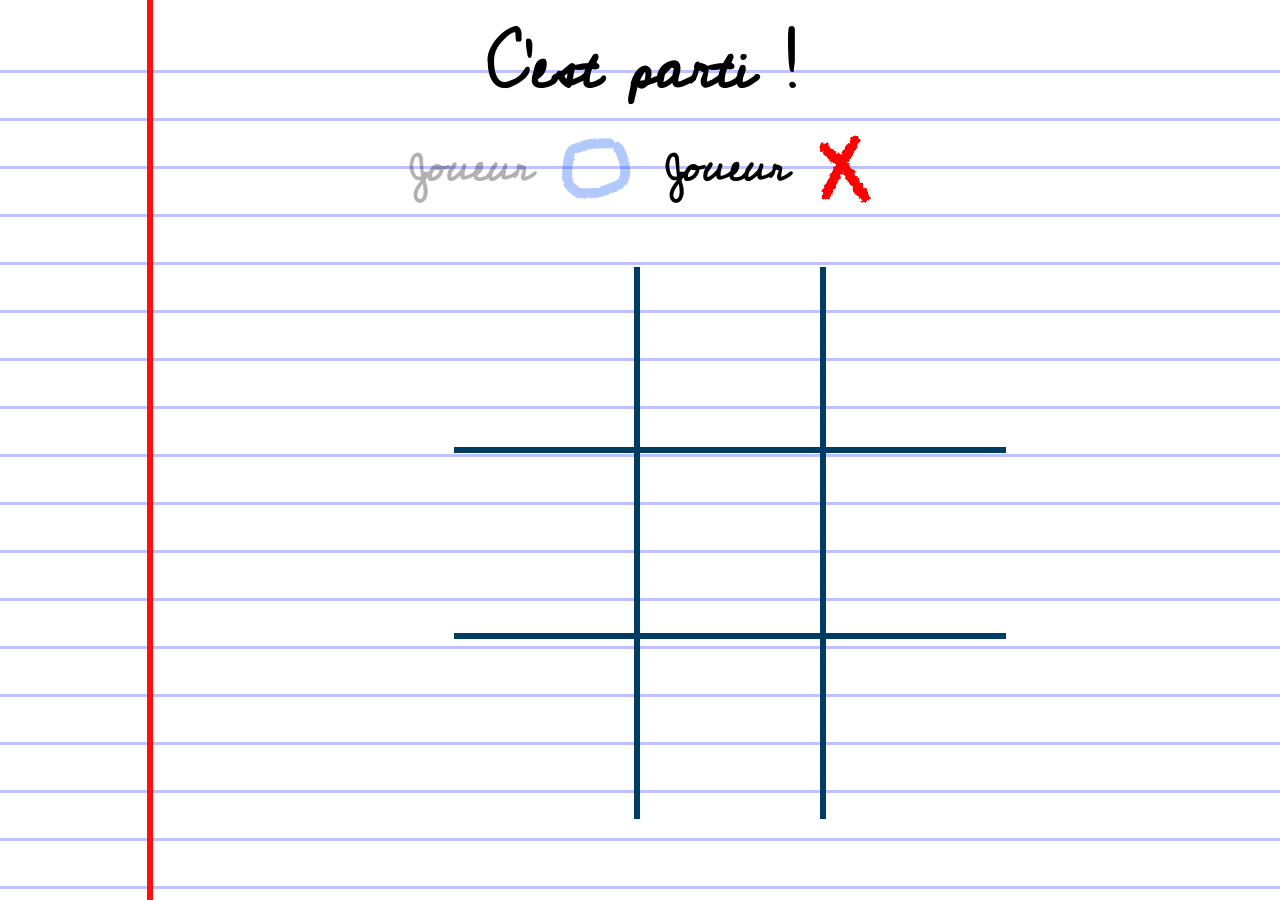
==== public_html/web/tic-tac-toe/index.html @ 1e3c62bc "update" ====
<!doctype html>
<html>

<head>
    <title>Le Morpion</title>
    <link rel="stylesheet" href="style.css">
    <link rel="preconnect" href="https://fonts.googleapis.com">
    <link rel="preconnect" href="https://fonts.gstatic.com" crossorigin>
    <link href="https://fonts.googleapis.com/css2?family=Cedarville+Cursive&display=swap" rel="stylesheet">
</head>

<body>
    
        <header>
            <h1>C'est parti !</h1>
        </header>
        <section class="player-wrapper">
            <div class="player">
                <h2>Joueur</h2>
                <img src="assets/rond.svg" alt="rond">
            </div>
            <div class="player visible">
                <h2>Joueur</h2>
                <img src="assets/croix.svg" alt="croix">
            </div>
        </section>
        <section class="grille-wrapper">
            <article id="grille">
                <div class="case right bottom"><canvas class="case-canvas"></canvas></div>
                <div class="case left right bottom"><canvas class="case-canvas"></canvas></div>
                <div class="case left bottom"><canvas class="case-canvas"></canvas></div>
                <div class="case right top bottom"><canvas class="case-canvas"></canvas></div>
                <div class="case middle"><canvas class="case-canvas"></canvas></div>
                <div class="case left top bottom"><canvas class="case-canvas"></canvas></div>
                <div class="case right top"><canvas class="case-canvas"></canvas></div>
                <div class="case left right top"><canvas class="case-canvas"></canvas></div>
                <div class="case left top"><canvas class="case-canvas"></canvas></div>
            </article>
            <canvas id="ligne-victoire" class="svg-ligne"></canvas>
        </section>
        <!-- <div id="ecran-fin" class="ecran-fin">
            <p id="message"></p>
            <button id="replay">Rejouer</button>
        </div> -->
    <script src="canvas-symbols.js"></script>
    <script src="app.js"></script>
</body>

</html>
---- public_html/web/tic-tac-toe/style.css ----
#grille {
    width: calc(40vmin + 12px);
    height: calc(40vmin + 12px);
    display: grid;
    grid-template-columns: 1fr 1fr 1fr;
}

#grille .case {
    display: grid;
    place-items: center;
    height: 20vmin;
    width: 20vmin;
}

#grille .case-canvas {
    width: 100%;
    height: 100%;
    display: block;
    pointer-events: none;
}

#grille .case:hover {
    background-image: url('assets/croix.svg');
    background-repeat: no-repeat;
    background-position: center;
    opacity: 0.3;
}

#grille .middle {
    border: solid #013D63;
}

#grille .left {
    border-left: solid #013D63;
}

#grille .bottom {
    border-bottom: solid #013D63;
}

#grille .right {
    border-right: solid #013D63;
}

#grille .top {
    border-top: solid #013D63;
}

nav {
    margin-top: 1em;
}

body {
    justify-content: center;
    align-items: center;
    background-image: url('assets/fond.svg');
    overflow: hidden;
}

#message {
    font-size: 1.2em;
    text-align: center;
    min-height: 1.5em;
}

h1 {
    margin: 0;
    font-family: 'Cedarville Cursive', cursive;
    font-size: 4em;
    text-align: center;
}

.player-wrapper {
    display: flex;
    justify-content: center;
    gap: 2em;
    margin-bottom: 1.5em;
}

.player {
    font-family: 'Cedarville Cursive', cursive;
    display: flex;
    align-items: center;
    text-align: center;
    opacity: 0.3;
    gap: 1em;
    font-size: 28px;
    margin-bottom: 35px;
}

h2 {
    margin: 0;
}

.player.visible {
    opacity: 1;
}

.svg-ligne {
    position: absolute;
    top: 0;
    left: 0;
    width: 100%;
    height: 100%;
    pointer-events: none;
    z-index: 10;
}

.grille-wrapper {
    display: flex;
    flex-direction: column;
    position: relative;
    justify-content: center;
    align-items: center;
}

.controls {
    display: flex;
    flex-direction: column;
    align-items: center;
    gap: 0.5em;
    margin-top: 1em;
}

#replay {
    font-family: inherit;
    font-size: 1em;
    padding: 0.4em 1.2em;
    border: solid #013D63;
    border-radius: 0.3em;
    background: transparent;
    cursor: pointer;
}
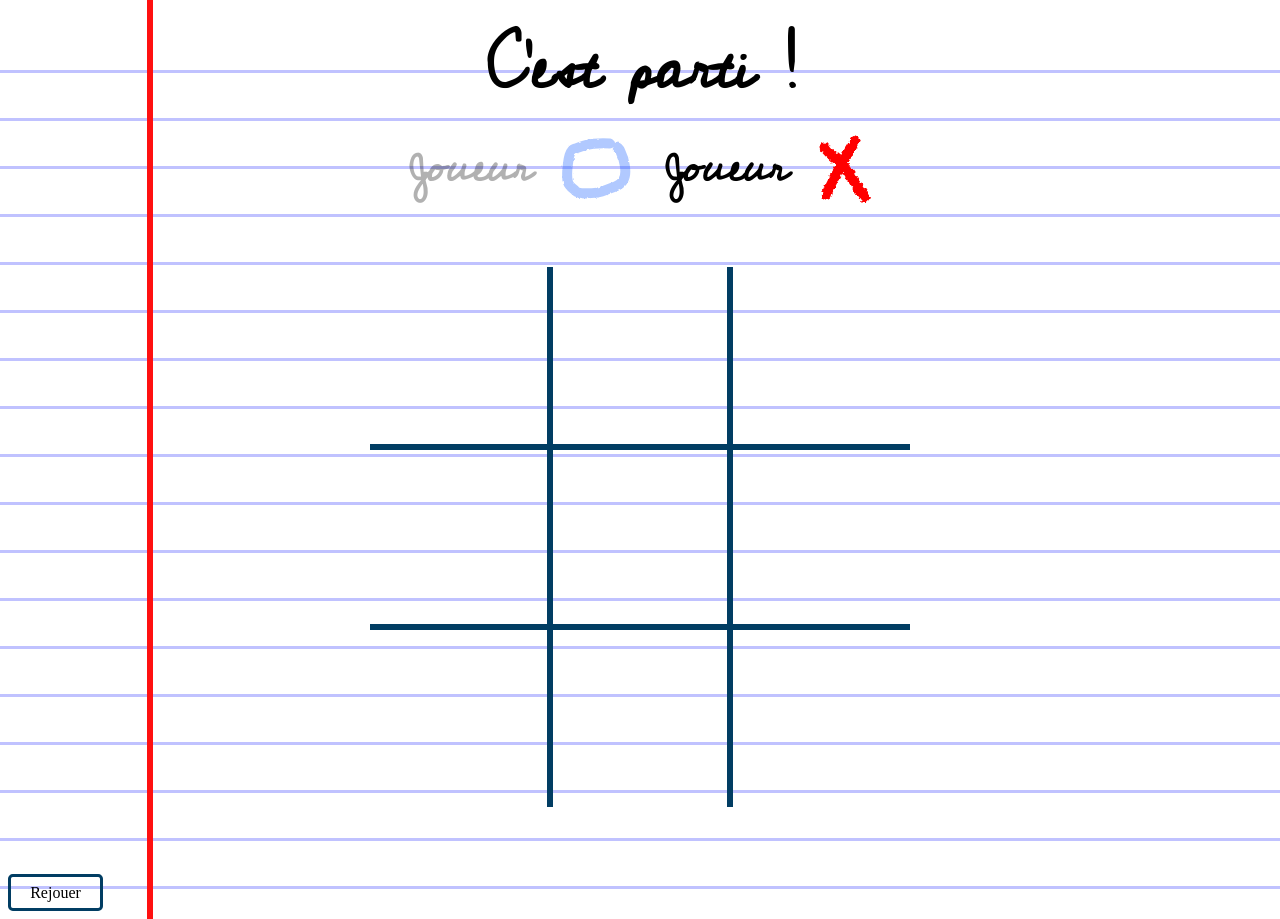
==== commit 00e3256f: "update" ====
--- a/public_html/web/tic-tac-toe/index.html
+++ b/public_html/web/tic-tac-toe/index.html
@@ -10,38 +10,38 @@
 </head>
 
 <body>
-    
-        <header>
-            <h1>C'est parti !</h1>
-        </header>
-        <section class="player-wrapper">
-            <div class="player">
-                <h2>Joueur</h2>
-                <img src="assets/rond.svg" alt="rond">
-            </div>
-            <div class="player visible">
-                <h2>Joueur</h2>
-                <img src="assets/croix.svg" alt="croix">
-            </div>
-        </section>
-        <section class="grille-wrapper">
-            <article id="grille">
-                <div class="case right bottom"><canvas class="case-canvas"></canvas></div>
-                <div class="case left right bottom"><canvas class="case-canvas"></canvas></div>
-                <div class="case left bottom"><canvas class="case-canvas"></canvas></div>
-                <div class="case right top bottom"><canvas class="case-canvas"></canvas></div>
-                <div class="case middle"><canvas class="case-canvas"></canvas></div>
-                <div class="case left top bottom"><canvas class="case-canvas"></canvas></div>
-                <div class="case right top"><canvas class="case-canvas"></canvas></div>
-                <div class="case left right top"><canvas class="case-canvas"></canvas></div>
-                <div class="case left top"><canvas class="case-canvas"></canvas></div>
-            </article>
+
+    <header>
+        <h1>C'est parti !</h1>
+    </header>
+    <section class="player-wrapper">
+        <div class="player">
+            <h2>Joueur</h2>
+            <img src="assets/rond.svg" alt="rond">
+        </div>
+        <div class="player visible">
+            <h2>Joueur</h2>
+            <img src="assets/croix.svg" alt="croix">
+        </div>
+    </section>
+    <section class="grille-wrapper">
+        <article id="grille">
+            <div class="case right bottom"><canvas class="case-canvas"></canvas></div>
+            <div class="case left right bottom"><canvas class="case-canvas"></canvas></div>
+            <div class="case left bottom"><canvas class="case-canvas"></canvas></div>
+            <div class="case right top bottom"><canvas class="case-canvas"></canvas></div>
+            <div class="case middle"><canvas class="case-canvas"></canvas></div>
+            <div class="case left top bottom"><canvas class="case-canvas"></canvas></div>
+            <div class="case right top"><canvas class="case-canvas"></canvas></div>
+            <div class="case left right top"><canvas class="case-canvas"></canvas></div>
+            <div class="case left top"><canvas class="case-canvas"></canvas></div>
             <canvas id="ligne-victoire" class="svg-ligne"></canvas>
-        </section>
-        <!-- <div id="ecran-fin" class="ecran-fin">
-            <p id="message"></p>
-            <button id="replay">Rejouer</button>
-        </div> -->
+        </article>
+    </section>
+    <div id="ecran-fin" class="ecran-fin">
+        <p id="message"></p>
+        <button id="replay">Rejouer</button>
+    </div>
     <script src="canvas-symbols.js"></script>
     <script src="app.js"></script>
 </body>
--- a/public_html/web/tic-tac-toe/style.css
+++ b/public_html/web/tic-tac-toe/style.css
@@ -1,9 +1,11 @@
-
 #grille {
-    width: calc(40vmin + 12px);
-    height: calc(40vmin + 12px);
+    width: 60vmin;
+    height: 60vmin;
     display: grid;
-    grid-template-columns: 1fr 1fr 1fr;
+    grid-template-columns: repeat(3, 20vmin);
+    grid-template-rows: repeat(3, 20vmin);
+    aspect-ratio: 1;
+    position: relative;
 }
 
 #grille .case {
@@ -11,19 +13,38 @@
     place-items: center;
     height: 20vmin;
     width: 20vmin;
+    box-sizing: border-box;
+    position: relative;
 }
 
 #grille .case-canvas {
+    position: absolute;
+    inset: 0;
     width: 100%;
     height: 100%;
     display: block;
     pointer-events: none;
 }
 
-#grille .case:hover {
-    background-image: url('assets/croix.svg');
+#grille .case::after {
+    content: "";
+    position: absolute;
+    inset: 0;
     background-repeat: no-repeat;
     background-position: center;
+    background-size: 80% 80%;
+    opacity: 0;
+    pointer-events: none;
+    transition: opacity 0.5s ease-in-out;
+}
+
+#grille[data-current-player="x"] .case:hover::after {
+    background-image: url('assets/croix1.svg');
+    opacity: 0.3;
+}
+
+#grille[data-current-player="o"] .case:hover::after {
+    background-image: url('assets/rond1.svg');
     opacity: 0.3;
 }
 
@@ -99,8 +120,7 @@
 
 .svg-ligne {
     position: absolute;
-    top: 0;
-    left: 0;
+    inset: 0;
     width: 100%;
     height: 100%;
     pointer-events: none;
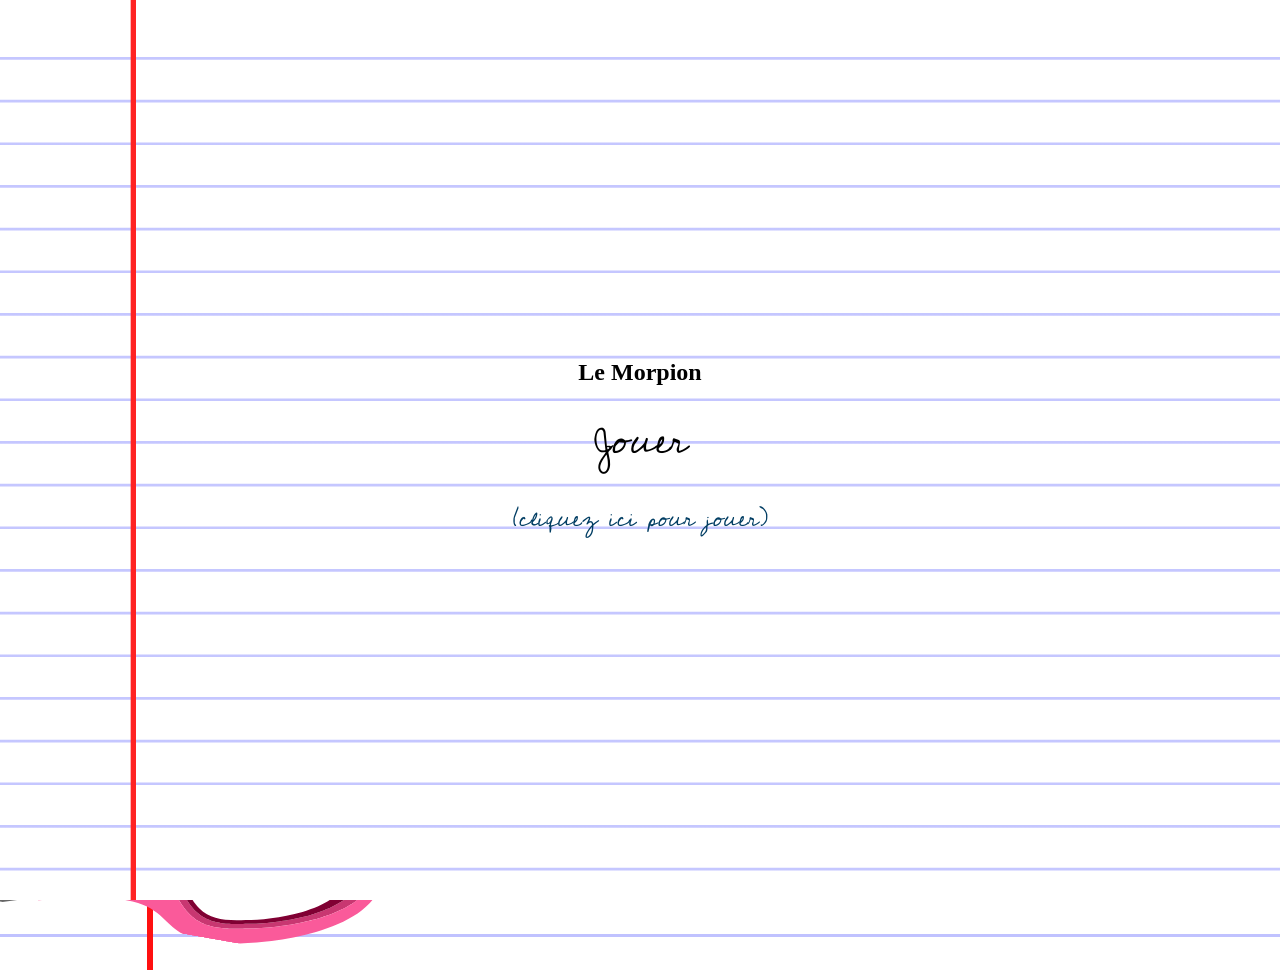
==== commit 37f0cf64: "fin" ====
--- a/public_html/web/tic-tac-toe/index.html
+++ b/public_html/web/tic-tac-toe/index.html
@@ -10,40 +10,52 @@
 </head>
 
 <body>
-
-    <header>
-        <h1>C'est parti !</h1>
-    </header>
-    <section class="player-wrapper">
-        <div class="player">
-            <h2>Joueur</h2>
-            <img src="assets/rond.svg" alt="rond">
+    <div id="ecran-attente" class="ecran-attente visible">
+        <h2>Le Morpion</h2>
+        <button class="replay-btn" id="jouer">Jouer</button>
+        <span class="replay-instructions">(cliquez ici pour jouer)</span>
+    </div>
+    <main>
+        <header>
+            <h1>C'est parti !</h1>
+        </header>
+        <section class="player-wrapper">
+            <div class="player" data-player="o">
+                <h2>Joueur</h2>
+                <img src="assets/rond.svg" alt="rond">
+            </div>
+            <div class="player visible" data-player="x">
+                <h2>Joueur</h2>
+                <img src="assets/croix.svg" alt="croix">
+            </div>
+        </section>
+        <img src="assets/regle.svg" alt="regle" class="regle">
+        <img src="assets/pencil.svg" alt="crayon" class="pencil">
+        <section class="grille-wrapper">
+            <article id="grille">
+                <div class="case right bottom"><canvas class="case-canvas"></canvas></div>
+                <div class="case left right bottom"><canvas class="case-canvas"></canvas></div>
+                <div class="case left bottom"><canvas class="case-canvas"></canvas></div>
+                <div class="case right top bottom"><canvas class="case-canvas"></canvas></div>
+                <div class="case middle"><canvas class="case-canvas"></canvas></div>
+                <div class="case left top bottom"><canvas class="case-canvas"></canvas></div>
+                <div class="case right top"><canvas class="case-canvas"></canvas></div>
+                <div class="case left right top"><canvas class="case-canvas"></canvas></div>
+                <div class="case left top"><canvas class="case-canvas"></canvas></div>
+                <canvas id="grille-dessin" class="grille-canvas"></canvas>
+                <canvas id="ligne-victoire" class="svg-ligne"></canvas>
+            </article>
+        </section>
+        <div id="ecran-fin" class="ecran-fin">
+            <img class="gif-fin" src="assets/W9k1.gif" alt="">
+            <p id="message"></p>
+            <button class="replay-btn" id="replay">Rejouer !!</button>
+            <span class="replay-instructions">(cliquez ici pour rejouer)</span>
         </div>
-        <div class="player visible">
-            <h2>Joueur</h2>
-            <img src="assets/croix.svg" alt="croix">
-        </div>
-    </section>
-    <section class="grille-wrapper">
-        <article id="grille">
-            <div class="case right bottom"><canvas class="case-canvas"></canvas></div>
-            <div class="case left right bottom"><canvas class="case-canvas"></canvas></div>
-            <div class="case left bottom"><canvas class="case-canvas"></canvas></div>
-            <div class="case right top bottom"><canvas class="case-canvas"></canvas></div>
-            <div class="case middle"><canvas class="case-canvas"></canvas></div>
-            <div class="case left top bottom"><canvas class="case-canvas"></canvas></div>
-            <div class="case right top"><canvas class="case-canvas"></canvas></div>
-            <div class="case left right top"><canvas class="case-canvas"></canvas></div>
-            <div class="case left top"><canvas class="case-canvas"></canvas></div>
-            <canvas id="ligne-victoire" class="svg-ligne"></canvas>
-        </article>
-    </section>
-    <div id="ecran-fin" class="ecran-fin">
-        <p id="message"></p>
-        <button id="replay">Rejouer</button>
-    </div>
-    <script src="canvas-symbols.js"></script>
-    <script src="app.js"></script>
+        <img src="assets/cisors.svg" alt="ciseaux" class="cisors">
+        <script src="canvas-symbols.js"></script>
+        <script src="app.js"></script>
+    </main>
 </body>
 
 </html>
--- a/public_html/web/tic-tac-toe/style.css
+++ b/public_html/web/tic-tac-toe/style.css
@@ -1,3 +1,11 @@
+html,
+body {
+    width: 100%;
+    min-height: 100%;
+    margin: 0;
+    padding: 0;
+}
+
 #grille {
     width: 60vmin;
     height: 60vmin;
@@ -26,6 +34,15 @@
     pointer-events: none;
 }
 
+.grille-canvas {
+    position: absolute;
+    inset: 0;
+    width: 100%;
+    height: 100%;
+    pointer-events: none;
+    z-index: 1;
+}
+
 #grille .case::after {
     content: "";
     position: absolute;
@@ -68,6 +85,11 @@
     border-top: solid #013D63;
 }
 
+#grille .case {
+    border-color: transparent;
+    z-index: 2;
+}
+
 nav {
     margin-top: 1em;
 }
@@ -75,14 +97,49 @@
 body {
     justify-content: center;
     align-items: center;
+    min-height: 100dvh;
     background-image: url('assets/fond.svg');
     overflow: hidden;
+    perspective: 1200px;
 }
 
 #message {
-    font-size: 1.2em;
+    font-family: 'Cedarville Cursive', cursive;
+    font-size: 5em;
     text-align: center;
     min-height: 1.5em;
+}
+
+#message.message-x {
+    color: #FF0000;
+}
+
+#message.message-o {
+    color: #0051FF;
+}
+
+#message.message-bounce {
+    animation: message-bounce 0.8s ease-out;
+}
+
+@keyframes message-bounce {
+    0% {
+        transform: translateY(-35px);
+        opacity: 0;
+    }
+
+    60% {
+        transform: translateY(8px);
+        opacity: 1;
+    }
+
+    80% {
+        transform: translateY(-4px);
+    }
+
+    100% {
+        transform: translateY(0);
+    }
 }
 
 h1 {
@@ -108,6 +165,7 @@
     gap: 1em;
     font-size: 28px;
     margin-bottom: 35px;
+    transition: opacity 0.25s ease;
 }
 
 h2 {
@@ -116,6 +174,39 @@
 
 .player.visible {
     opacity: 1;
+    animation: player-bounce 1.4s ease-in-out infinite;
+}
+
+.regle {
+    position: absolute;
+    top: 0;
+    left: 0;
+    margin-left: 60em;
+    margin-top: -1em;
+    pointer-events: none;
+    z-index: 5;
+}
+
+.pencil {
+    position: absolute;
+    top: 0;
+    right: 0;
+    margin-top: -5em;
+    margin-right: -1em;
+    transform: rotate(-17deg);
+    z-index: 10;
+}
+
+@keyframes player-bounce {
+
+    0%,
+    100% {
+        transform: translateY(0);
+    }
+
+    50% {
+        transform: translateY(-5px);
+    }
 }
 
 .svg-ligne {
@@ -133,6 +224,63 @@
     position: relative;
     justify-content: center;
     align-items: center;
+}
+
+.ecran-fin,
+.ecran-attente {
+    position: fixed;
+    inset: 0;
+    width: 100vw;
+    height: 100%;
+    z-index: 20;
+    isolation: isolate;
+    display: flex;
+    flex-direction: column;
+    justify-content: center;
+    align-items: center;
+    gap: 1em;
+    padding: 2em;
+    box-sizing: border-box;
+    overflow: hidden;
+    background-color: #ffffff;
+    background-image: linear-gradient(rgba(255, 255, 255, 0.08), rgba(255, 255, 255, 0.08)),
+        url('assets/fond.svg');
+    background-size: cover;
+    background-position: center;
+    transform: rotateY(-90deg);
+    transform-origin: left center;
+    backface-visibility: hidden;
+    opacity: 0;
+    visibility: hidden;
+    pointer-events: none;
+    transition: transform 0.75s cubic-bezier(0.22, 0.61, 0.36, 1),
+        opacity 0.15s ease 0.6s, visibility 0s linear 0.75s;
+}
+
+.ecran-fin.visible,
+.ecran-attente.visible {
+    transform: rotateY(0);
+    opacity: 1;
+    visibility: visible;
+    pointer-events: auto;
+    transition: transform 0.75s cubic-bezier(0.22, 0.61, 0.36, 1),
+        opacity 0.15s ease, visibility 0s linear;
+}
+
+.gif-fin {
+    position: absolute;
+    inset: 0;
+    width: 100%;
+    height: 100%;
+    object-fit: cover;
+    pointer-events: none;
+    z-index: 1;
+}
+
+.ecran-fin> :not(.gif-fin),
+.ecran-attente> :not(.gif-fin) {
+    position: relative;
+    z-index: 2;
 }
 
 .controls {
@@ -143,12 +291,64 @@
     margin-top: 1em;
 }
 
-#replay {
-    font-family: inherit;
-    font-size: 1em;
-    padding: 0.4em 1.2em;
-    border: solid #013D63;
-    border-radius: 0.3em;
-    background: transparent;
+@media (prefers-reduced-motion: reduce) {
+
+    #grille .case {
+        animation: none;
+        border-color: transparent;
+    }
+
+    .ecran-fin,
+    .ecran-fin.visible,
+    .ecran-attente,
+    .ecran-attente.visible {
+        transition: opacity 0.01s linear, visibility 0s linear;
+        transform: none;
+    }
+}
+
+.replay-btn {
+    font-family: "Cedarville Cursive", cursive;
+    font-size: 2.5em;
+    border: none;
+    background-color: transparent;
     cursor: pointer;
+    position: relative;
+    overflow: hidden;
+    margin-bottom: 0;
+}
+
+.replay-btn::before {
+    content: "";
+    position: absolute;
+    inset: 0;
+    z-index: 0;
+    background-color: rgba(255, 255, 0, 0.6);
+    clip-path: inset(0 100% 0 0);
+    opacity: 0;
+    transition: opacity 0.2s ease, clip-path 0s linear 0.2s;
+}
+
+.replay-btn:hover::before {
+    clip-path: inset(0);
+    opacity: 1;
+    transition: clip-path 0.65s cubic-bezier(0.16, 1, 0.3, 1), opacity 0.2s ease;
+}
+
+.replay-instructions {
+    font-family: "Cedarville Cursive", cursive;
+    font-size: 1.5em;
+    color: #013D63;
+    margin-top: 0;
+}
+
+.cisors {
+    position: absolute;
+    bottom: 0;
+    left: 0;
+    right: auto;
+    margin-bottom: -2em;
+    margin-left: -3em;
+    transform: scaleX(-1) rotate(-10deg);
+    z-index: 10;
 }
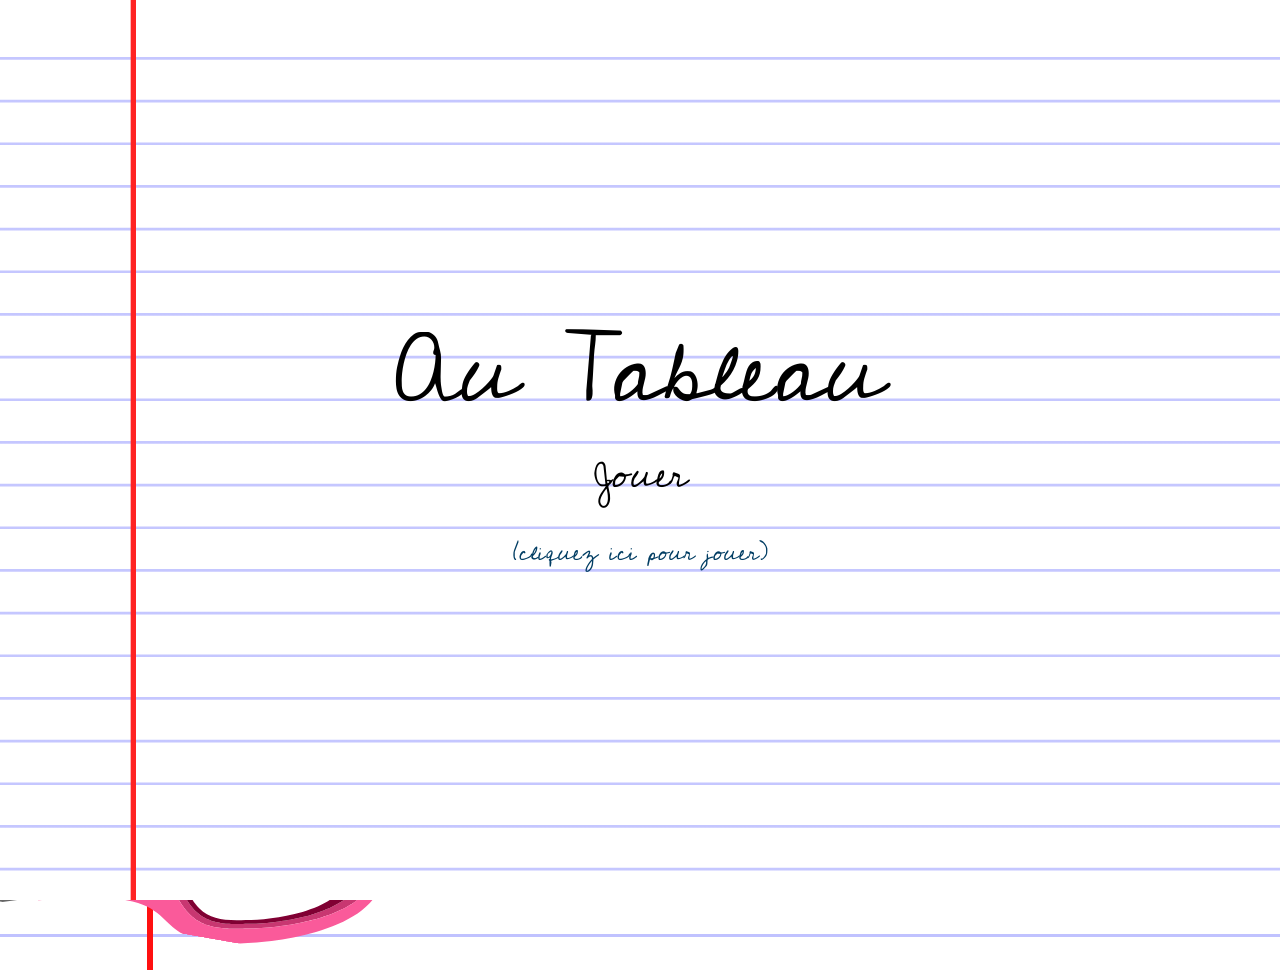
==== commit c48a7cfb: "add figma link" ====
--- a/public_html/web/tic-tac-toe/index.html
+++ b/public_html/web/tic-tac-toe/index.html
@@ -2,7 +2,7 @@
 <html>
 
 <head>
-    <title>Le Morpion</title>
+    <title>Au Tableau</title>
     <link rel="stylesheet" href="style.css">
     <link rel="preconnect" href="https://fonts.googleapis.com">
     <link rel="preconnect" href="https://fonts.gstatic.com" crossorigin>
@@ -11,7 +11,7 @@
 
 <body>
     <div id="ecran-attente" class="ecran-attente visible">
-        <h2>Le Morpion</h2>
+        <h2>Au Tableau</h2>
         <button class="replay-btn" id="jouer">Jouer</button>
         <span class="replay-instructions">(cliquez ici pour jouer)</span>
     </div>
--- a/public_html/web/tic-tac-toe/style.css
+++ b/public_html/web/tic-tac-toe/style.css
@@ -4,6 +4,11 @@
     min-height: 100%;
     margin: 0;
     padding: 0;
+}
+
+img[src$=".svg"],
+svg {
+    pointer-events: none;
 }
 
 #grille {
@@ -283,6 +288,15 @@
     z-index: 2;
 }
 
+.ecran-attente h2 {
+    margin: 0;
+    font-family: "Cedarville Cursive", cursive;
+    font-size: 6em;
+    font-weight: 400;
+    line-height: 1;
+    text-align: center;
+}
+
 .controls {
     display: flex;
     flex-direction: column;
@@ -351,4 +365,5 @@
     margin-left: -3em;
     transform: scaleX(-1) rotate(-10deg);
     z-index: 10;
+    pointer-events: none !important;
 }
